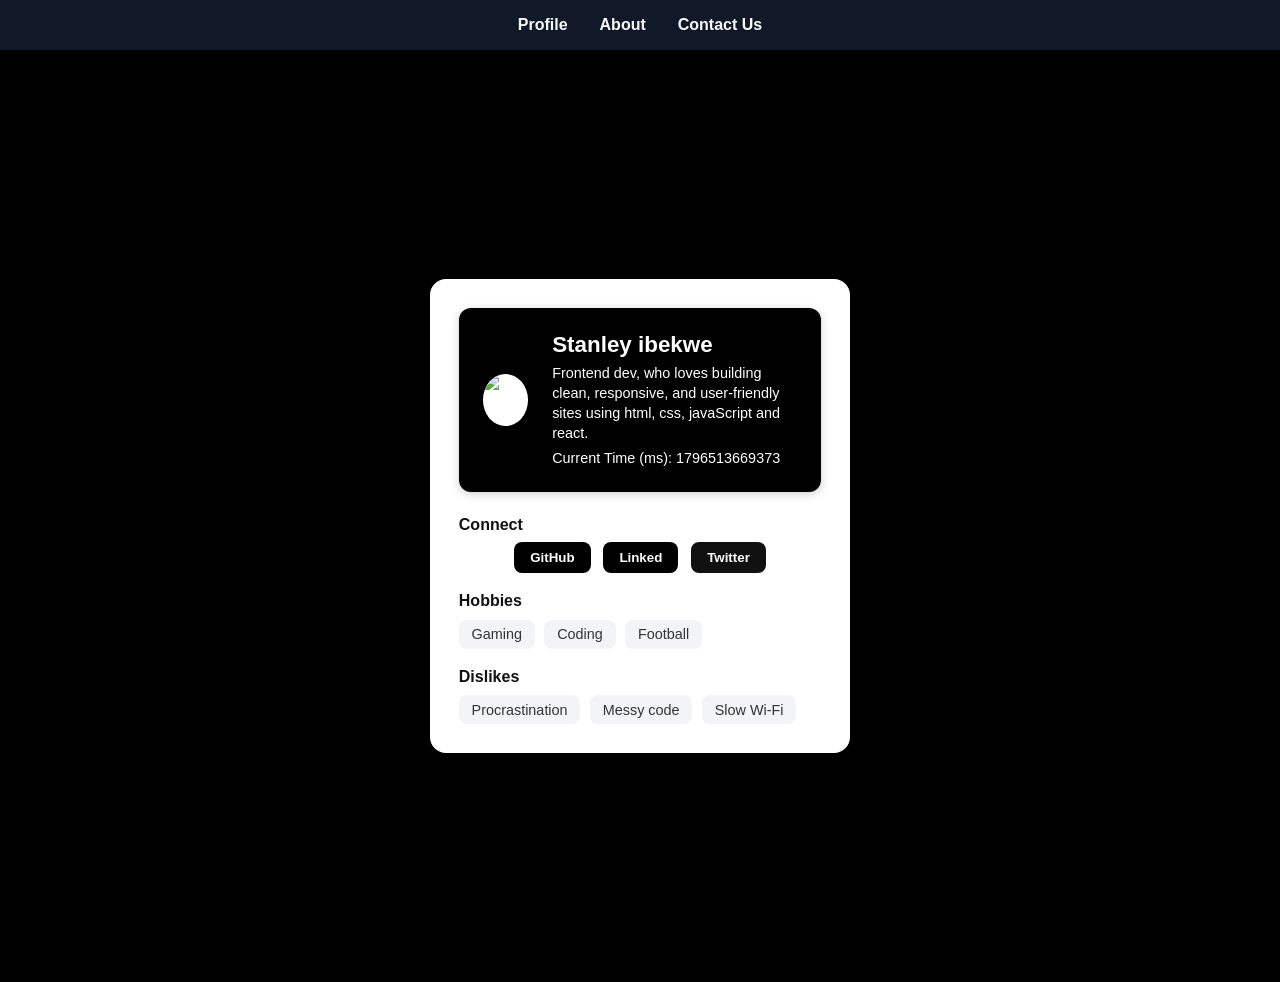
==== index.html @ f4ef811b "stage 1 project initial commit" ====
<!DOCTYPE html>
<html lang="en">
  <head>
    <meta charset="UTF-8" />
    <meta name="viewport" content="width=device-width, initial-scale=1.0" />
    <title>Profile Card</title>
    <link
      rel="stylesheet"
      href="https://cdnjs.cloudflare.com/ajax/libs/font-awesome/7.0.1/css/all.min.css"
      integrity="sha512-2SwdPD6INVrV/lHTZbO2nodKhrnDdJK9/kg2XD1r9uGqPo1cUbujc+IYdlYdEErWNu69gVcYgdxlmVmzTWnetw=="
      crossorigin="anonymous"
      referrerpolicy="no-referrer"
    />
    <link rel="stylesheet" href="style.css" />
  </head>
  <body>
    <header>
      <nav id="nav-links" data-testid="test-navigations">
        <ul>
          <li>
            <a href="/index.html" data-testid="test-nav-contact">Profile</a>
          </li>
          <li>
            <a href="/About.html" data-testid="test-nav-contact">About</a>
          </li>
          <li>
            <a href="/Contact.html" data-testid="test-nav-contact"
              >Contact Us</a
            >
          </li>
        </ul>
      </nav>
    </header>
    <main>
      <article data-testid="test-profile-card" class="profile-card">
        <header class="card-header">
          <figure class="avatar">
            <img
              src="https://res.cloudinary.com/dfiq8y8qq/image/upload/v1760715246/profile_gjpjvy.jpg"
              alt="Profile avatar"
              data-testid="test-user-avatar"
            />
          </figure>
          <div>
            <h2 data-testid="test-user-name">Stanley ibekwe</h2>
            <p data-testid="test-user-bio">
              Frontend dev, who loves building clean, responsive, and
              user-friendly sites using html, css, javaScript and react.
            </p>
            <p class="time">
              Current Time (ms):
              <span id="currentTime" data-testid="test-user-time"></span>
            </p>
          </div>
        </header>

        <section class="social">
          <h3>Connect</h3>
          <nav aria-label="Social links" data-testid="test-user-social-links">
            <ul>
              <li>
                <a
                  href="https://github.com/stanley5775"
                  target="_blank"
                  rel="noopener noreferrer"
                  data-testid="test-user-social-github"
                >
                  <button class="btn github">
                    <i class="fa-brands fa-github"></i>
                    GitHub
                  </button>
                </a>
              </li>
              <li>
                <a
                  href="https://www.linkedin.com/in/stanley-ibekwe-10015a38a"
                  target="_blank"
                  rel="noopener noreferrer"
                  data-testid="test-user-social-linkedin"
                >
                  <button class="btn linkedin">
                    <i class="fa-brands fa-linkedin"></i>
                    Linked
                  </button>
                </a>
              </li>
              <li>
                <a
                  href="https://x.com/Stanley_5775"
                  target="_blank"
                  rel="noopener noreferrer"
                  data-testid="test-user-social-twitter"
                >
                  <button class="btn twitter">
                    <i class="fa-brands fa-x-twitter"></i>
                    Twitter
                  </button>
                </a>
              </li>
            </ul>
          </nav>
        </section>

        <section>
          <h3>Hobbies</h3>
          <ul data-testid="test-user-hobbies" class="tag-list">
            <li>Gaming</li>
            <li>Coding</li>
            <li>Football</li>
          </ul>
        </section>

        <section>
          <h3>Dislikes</h3>
          <ul data-testid="test-user-dislikes" class="tag-list">
            <li>Procrastination</li>
            <li>Messy code</li>
            <li>Slow Wi-Fi</li>
          </ul>
        </section>
      </article>
    </main>

    <script src="script.js"></script>
  </body>
</html>
---- style.css ----
* {
  box-sizing: border-box;
  margin: 0;
  padding: 0;
}
body {
  font-family: "Poppins", sans-serif;
  background: #000;
  color: #111;
}
header {
  background-color: #111827;
  padding: 1rem 0;
  box-shadow: 0 2px 8px rgba(0, 0, 0, 0.2);
  width: 100%;
  position: relative;
  top: 0;
  left: 0;
  z-index: 1000;
}
/* navigations */
nav ul {
  display: flex;
  justify-content: center;
  align-items: center;
  gap: 2rem;
  list-style: none;
  margin: 0;
  padding: 0;
}
nav a {
  color: #f9fafb;
  text-decoration: none;
  font-weight: 600;
  font-size: 1rem;
  transition: color 0.3s ease, transform 0.2s ease;
}
nav a:hover,
nav a:focus {
  color: #6366f1;
  transform: scale(1.05);
  outline: none;
}
main {
  display: flex;
  justify-content: center;
  align-items: center;
  min-height: 100vh;
  margin: 1rem auto;
}
/* --- Card --- */
.profile-card {
  background: #fff;
  border-radius: 16px;
  box-shadow: 0 6px 20px rgba(0, 0, 0, 0.15);
  max-width: 420px;
  width: 90%;
  overflow: hidden;
  padding: 1.8rem;
}

.card-header {
  background: #000;
  color: #fff;
  border-radius: 12px;
  padding: 1.5rem;
  display: flex;
  align-items: center;
  gap: 1.5rem;
  margin-bottom: 1.5rem;
}

.avatar img {
  width: 80px;
  height: 80px;
  border-radius: 50%;
  background: #fff;
  object-fit: cover;
}

.card-header h2 {
  font-size: 1.4rem;
  font-weight: 700;
}

.card-header p {
  font-size: 0.9rem;
  line-height: 1.4;
  margin-top: 0.3rem;
}

.time {
  font-size: 0.85rem;
  margin-top: 0.5rem;
}

/* --- Social Buttons --- */
.social h3 {
  margin-bottom: 0.5rem;
}

.social ul {
  list-style: none;
  display: flex;
  gap: 0.8rem;
}

.btn {
  padding: 0.5rem 1rem;
  border-radius: 8px;
  border: none;
  cursor: pointer;
  font-weight: 600;
  transition: 0.2s ease-in-out;
}

.github {
  background: #000;
  color: #fff;
}
.linkedin {
  background: #000;
  color: #fff;
}

.twitter {
  background: #111;
  color: #fff;
}

.btn:hover {
  transform: translateY(-2px);
  opacity: 0.85;
}

/* --- Lists (Hobbies/Dislikes) --- */
section h3 {
  margin: 1.2rem 0 0.6rem;
  font-size: 1rem;
  font-weight: 600;
}

.tag-list {
  display: flex;
  flex-wrap: wrap;
  gap: 0.6rem;
  list-style: none;
}

.tag-list li {
  background: #f3f4f6;
  border-radius: 8px;
  padding: 0.4rem 0.8rem;
  font-size: 0.9rem;
  color: #333;
}

/* --- Responsive --- */
@media (max-width: 600px) {
  .card-header {
    flex-direction: column;
    text-align: center;
  }

  .avatar img {
    margin-bottom: 0.8rem;
  }

  .social ul {
    justify-content: center;
  }
}
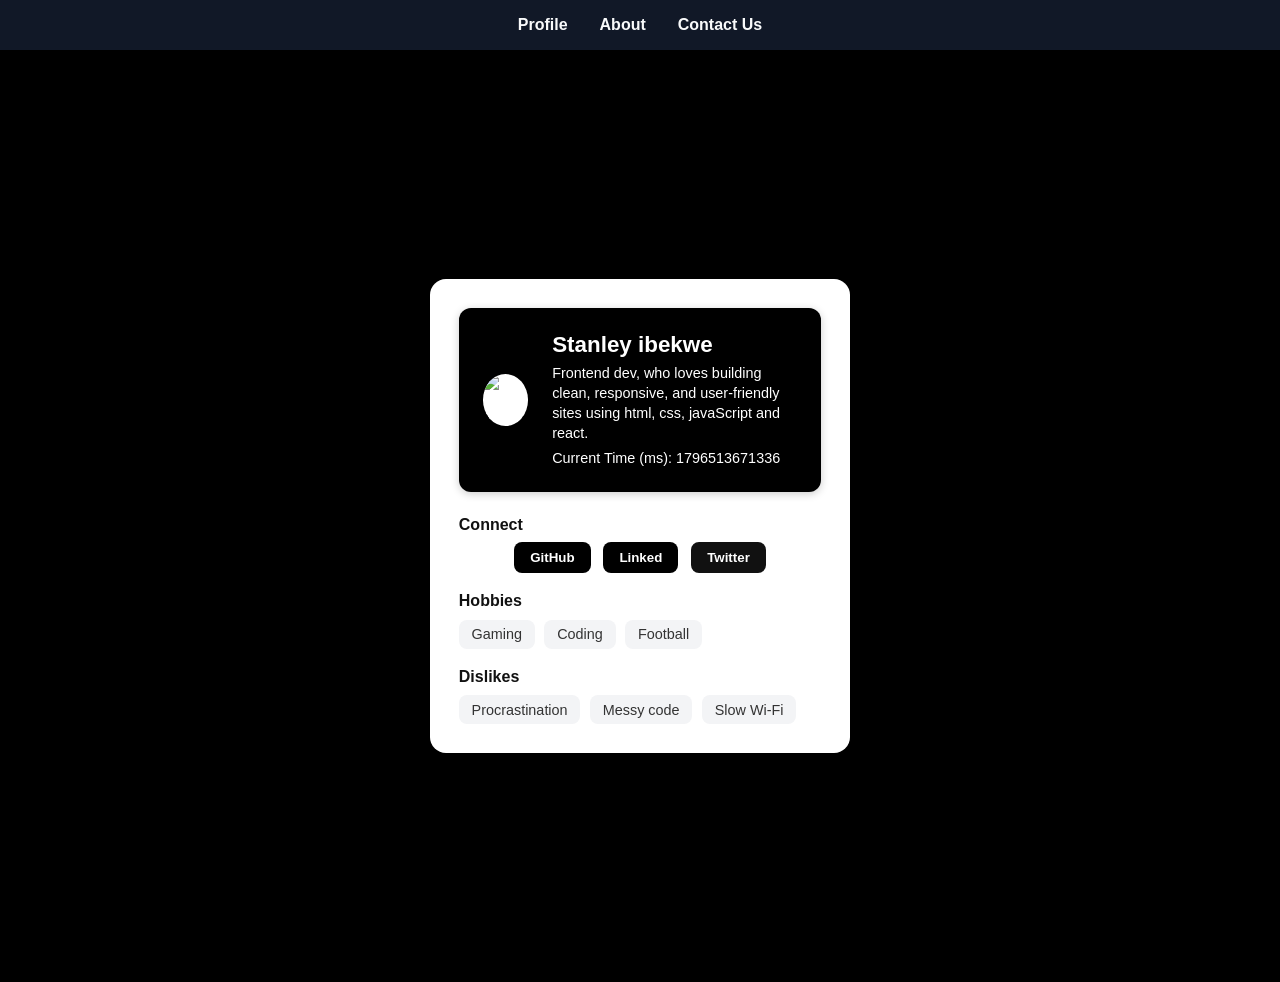
==== commit f5404eb4: "fix navigation links" ====
--- a/index.html
+++ b/index.html
@@ -18,13 +18,13 @@
       <nav id="nav-links" data-testid="test-navigations">
         <ul>
           <li>
-            <a href="/index.html" data-testid="test-nav-contact">Profile</a>
+            <a href="index.html" data-testid="test-nav-contact">Profile</a>
           </li>
           <li>
-            <a href="/About.html" data-testid="test-nav-contact">About</a>
+            <a href="About.html" data-testid="test-nav-contact">About</a>
           </li>
           <li>
-            <a href="/Contact.html" data-testid="test-nav-contact"
+            <a href="Contact.html" data-testid="test-nav-contact"
               >Contact Us</a
             >
           </li>
